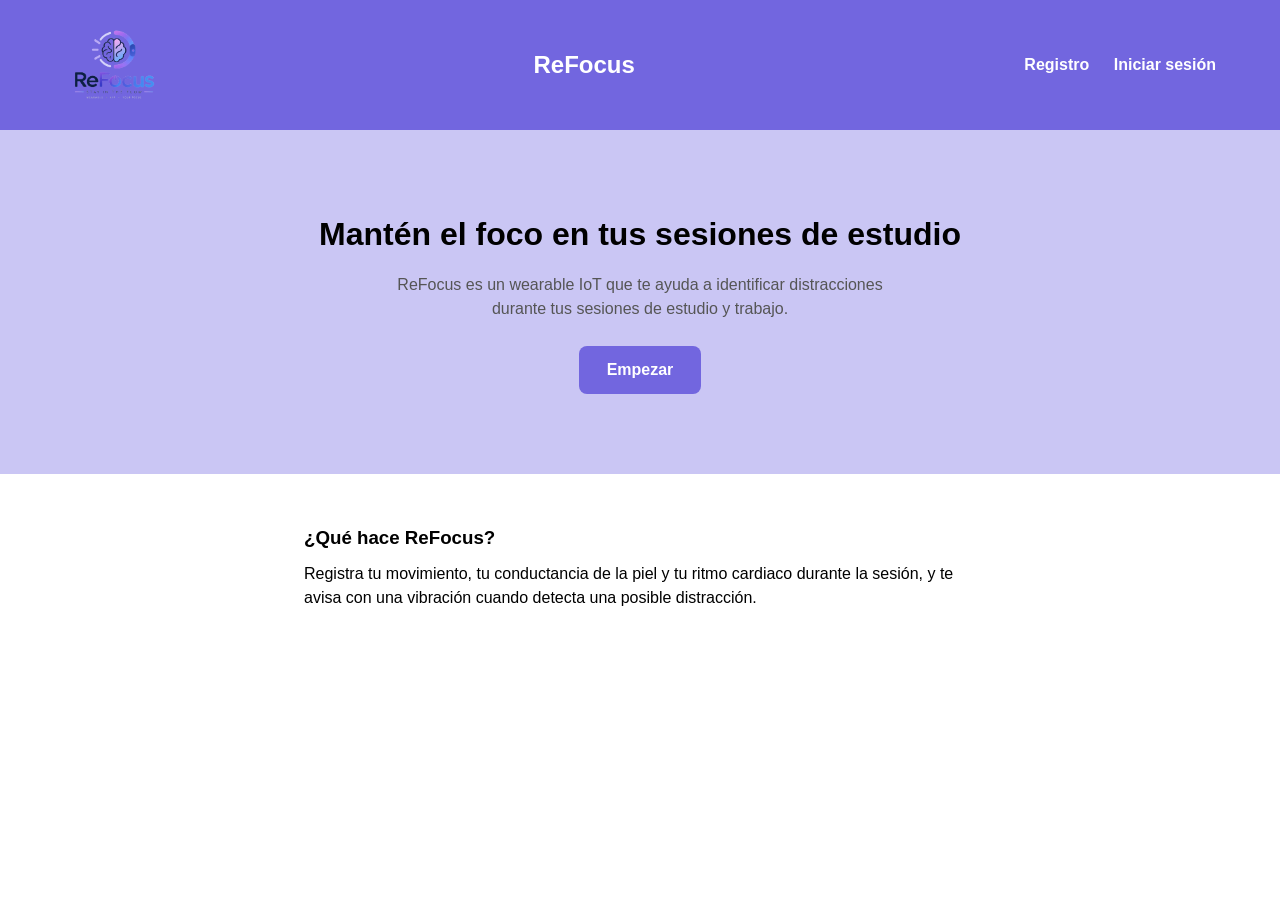
==== index.html @ 1e50f32a "11" ====
<!DOCTYPE html>
<html>
    <head>
        <meta charset="UTF-8">
        <title> ReFocus </title>
        <link rel="stylesheet" href="style.css">
    </head>
    <body>
      <header>
        <img src="imagenes/logo.png" class="logo">
    <h1>ReFocus</h1>
    <nav>
      <a href="registro.html">Registro</a>
      <a href="login.html">Iniciar sesión</a>
    </nav>
     </header>
     
     <div class="principal">
    <h2>Mantén el foco en tus sesiones de estudio</h2>
    <p>ReFocus es un wearable IoT que te ayuda a identificar distracciones durante tus sesiones de estudio y trabajo.</p>
    <a class="btn" href="registro.html">Empezar</a>
     </div>
 
     <div class="info">
    <h3>¿Qué hace ReFocus?</h3>
    <p>Registra tu movimiento, tu conductancia de la piel y tu ritmo cardiaco durante la sesión, y te avisa con una vibración cuando detecta una posible distracción.</p>
     </div>


 
</body>
</html>
---- style.css ----
* { margin: 0; padding: 0; box-sizing: border-box; }
    body {
      font-family: sans-serif;
      color: #000000;
      line-height: 1.5;
    }
    header {
      background: #7266df;
      color: white;
      padding: 15px 5%;
      display: flex;
      justify-content: space-between;
      align-items: center;
    }
    header h1 { font-size: 1.5rem; }
    nav a {
      color: white;
      text-decoration: none;
      margin-left: 20px;
      font-weight: bold;
    }
    .logo {
      height: 100px;
    }
    .principal {
      text-align: center;
      padding: 80px 5%;
      background: #cac6f4;
    }
    .principal h2 { 
        font-size: 2rem; 
      margin-bottom: 15px; 
    }
    .principal p { 
        max-width: 500px; 
        margin: 0 auto 25px; 
        color: #555; 
    }
    .btn {
      display: inline-block;
      background: #7266df;
      color: white;
      padding: 12px 28px;
      border-radius: 8px;
      text-decoration: none;
      font-weight: bold;
    }
    .info {
      padding: 50px 5%;
      max-width: 800px;
      margin: 0 auto;
    }
    .info h3 { 
        margin-bottom: 10px; 
    }
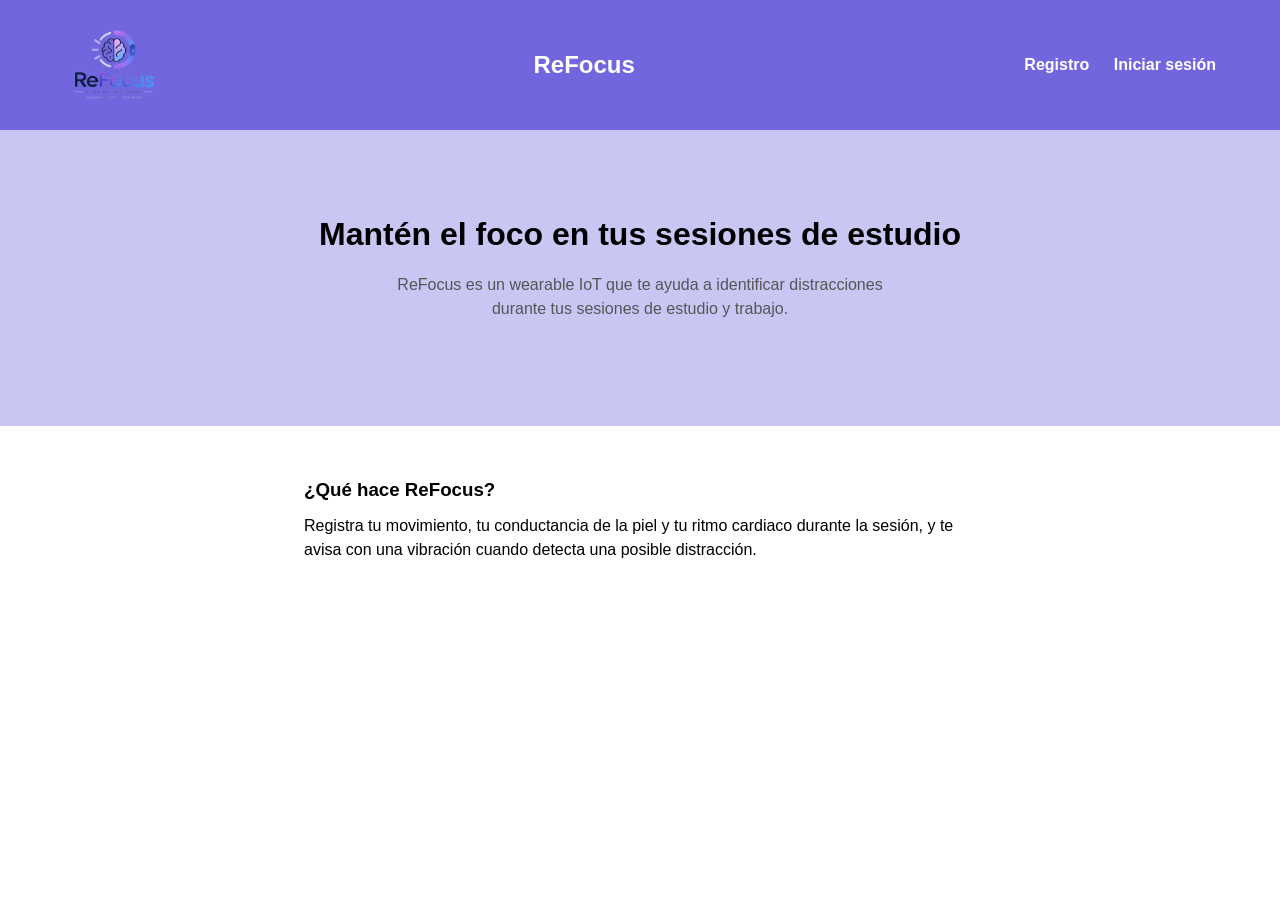
==== commit d3259870: "quitar" ====
--- a/index.html
+++ b/index.html
@@ -18,7 +18,6 @@
      <div class="principal">
     <h2>Mantén el foco en tus sesiones de estudio</h2>
     <p>ReFocus es un wearable IoT que te ayuda a identificar distracciones durante tus sesiones de estudio y trabajo.</p>
-    <a class="btn" href="registro.html">Empezar</a>
      </div>
  
      <div class="info">
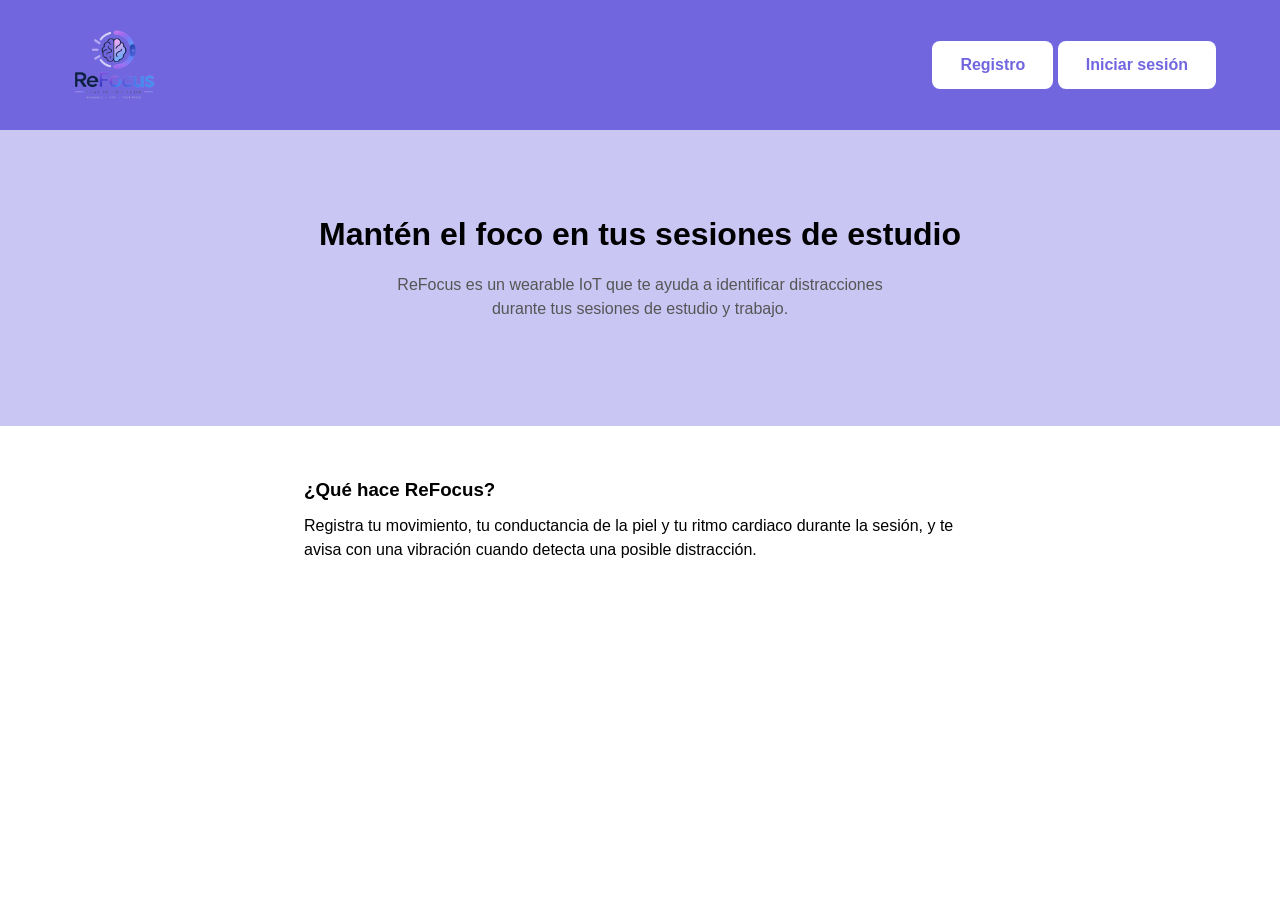
==== commit 13544578: "si" ====
--- a/index.html
+++ b/index.html
@@ -8,7 +8,6 @@
     <body>
       <header>
         <img src="imagenes/logo.png" class="logo">
-    <h1>ReFocus</h1>
     <nav>
       <a href="registro.html">Registro</a>
       <a href="login.html">Iniciar sesión</a>
--- a/style.css
+++ b/style.css
@@ -15,9 +15,13 @@
     }
     header h1 { font-size: 1.5rem; }
     nav a {
-      color: white;
+     
+     display: inline-block;
+      background: white;
+      color: #7266df;
+      padding: 12px 28px;
+      border-radius: 8px;
       text-decoration: none;
-      margin-left: 20px;
       font-weight: bold;
     }
     .logo {
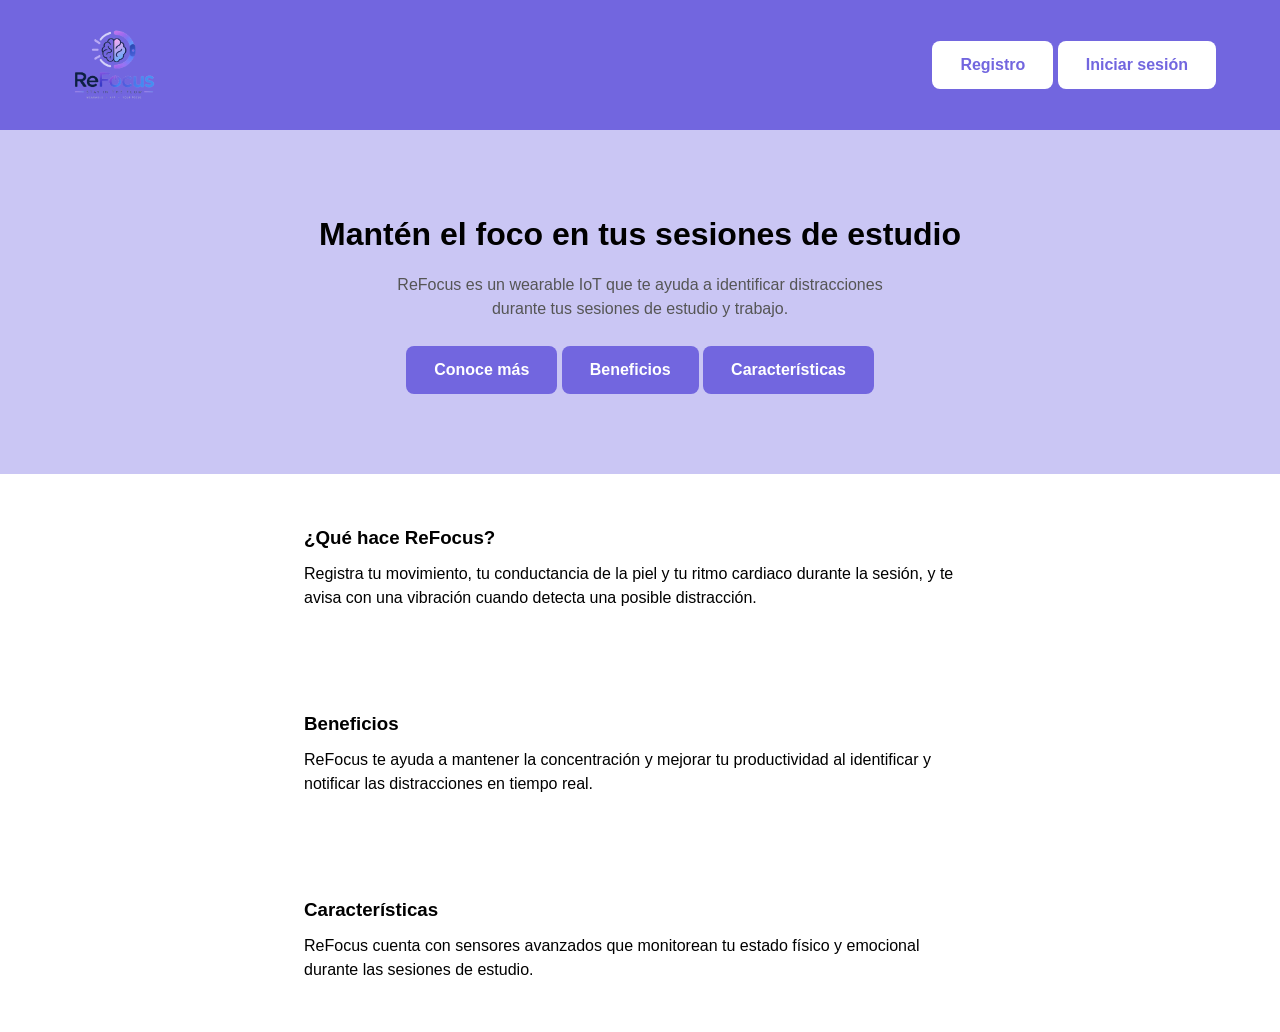
==== commit 1c687cc9: "botones" ====
--- a/index.html
+++ b/index.html
@@ -17,13 +17,25 @@
      <div class="principal">
     <h2>Mantén el foco en tus sesiones de estudio</h2>
     <p>ReFocus es un wearable IoT que te ayuda a identificar distracciones durante tus sesiones de estudio y trabajo.</p>
+    <a class="boton" href="#info">Conoce más</a>
+    <a class="boton" href="#Bene">Beneficios</a>
+    <a class="boton" href="#Carac">Características</a>
      </div>
  
-     <div class="info">
+     <div id="info" class="info">
     <h3>¿Qué hace ReFocus?</h3>
     <p>Registra tu movimiento, tu conductancia de la piel y tu ritmo cardiaco durante la sesión, y te avisa con una vibración cuando detecta una posible distracción.</p>
      </div>
 
+     <div id="Bene" class="info">
+    <h3>Beneficios</h3>
+    <p>ReFocus te ayuda a mantener la concentración y mejorar tu productividad al identificar y notificar las distracciones en tiempo real.</p>
+     </div>
+
+     <div id="Carac" class="info">
+    <h3>Características</h3>
+    <p>ReFocus cuenta con sensores avanzados que monitorean tu estado físico y emocional durante las sesiones de estudio.</p>
+     </div>
 
  
 </body>
--- a/style.css
+++ b/style.css
@@ -15,8 +15,7 @@
     }
     header h1 { font-size: 1.5rem; }
     nav a {
-     
-     display: inline-block;
+      display: inline-block;
       background: white;
       color: #7266df;
       padding: 12px 28px;
@@ -41,7 +40,15 @@
         margin: 0 auto 25px; 
         color: #555; 
     }
-    .btn {
+    .info {
+      padding: 50px 5%;
+      max-width: 800px;
+      margin: 0 auto;
+    }
+    .info h3 { 
+        margin-bottom: 10px; 
+    }
+    .boton {
       display: inline-block;
       background: #7266df;
       color: white;
@@ -50,12 +57,4 @@
       text-decoration: none;
       font-weight: bold;
     }
-    .info {
-      padding: 50px 5%;
-      max-width: 800px;
-      margin: 0 auto;
-    }
-    .info h3 { 
-        margin-bottom: 10px; 
-    }
  
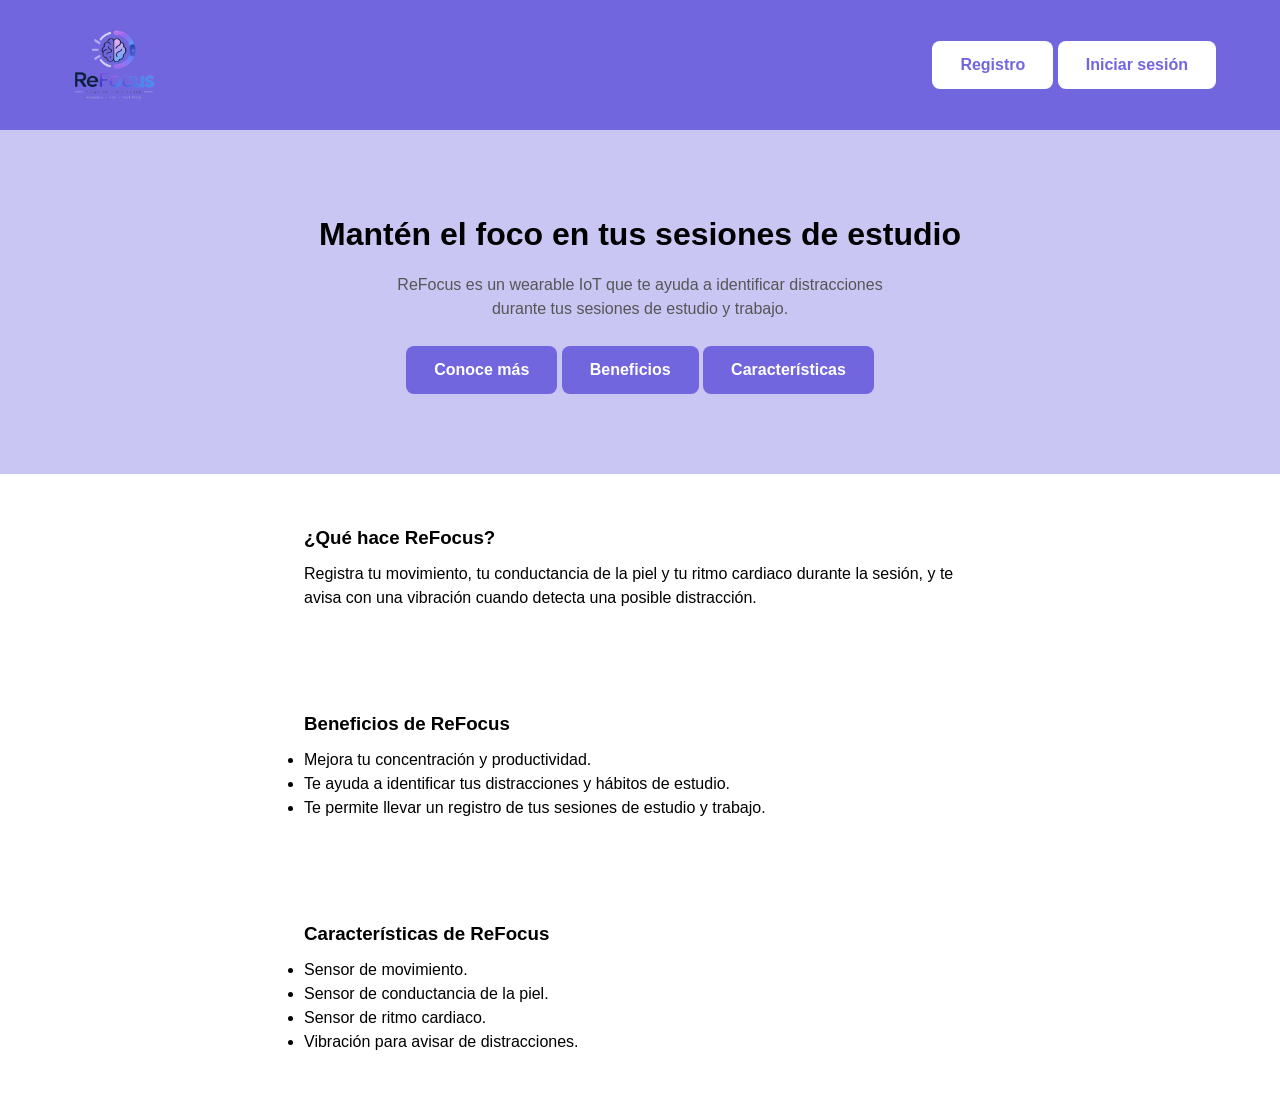
==== commit fe0eb3e3: "abajo" ====
--- a/index.html
+++ b/index.html
@@ -27,15 +27,26 @@
     <p>Registra tu movimiento, tu conductancia de la piel y tu ritmo cardiaco durante la sesión, y te avisa con una vibración cuando detecta una posible distracción.</p>
      </div>
 
-     <div id="Bene" class="info">
-    <h3>Beneficios</h3>
-    <p>ReFocus te ayuda a mantener la concentración y mejorar tu productividad al identificar y notificar las distracciones en tiempo real.</p>
+        <div id="Bene" class="info">   
+    <h3>Beneficios de ReFocus</h3>
+    <ul>
+      <li>Mejora tu concentración y productividad.</li>
+      <li>Te ayuda a identificar tus distracciones y hábitos de estudio.</li>
+      <li>Te permite llevar un registro de tus sesiones de estudio y trabajo.</li>
+    </ul>
      </div>
+     
+     
+        <div id="Carac" class="info">
+    <h3>Características de ReFocus</h3>
+    <ul>
+      <li>Sensor de movimiento.</li>
+      <li>Sensor de conductancia de la piel.</li>
+      <li>Sensor de ritmo cardiaco.</li>
+      <li>Vibración para avisar de distracciones.</li>
+    </ul>
+        </div>  
 
-     <div id="Carac" class="info">
-    <h3>Características</h3>
-    <p>ReFocus cuenta con sensores avanzados que monitorean tu estado físico y emocional durante las sesiones de estudio.</p>
-     </div>
 
  
 </body>
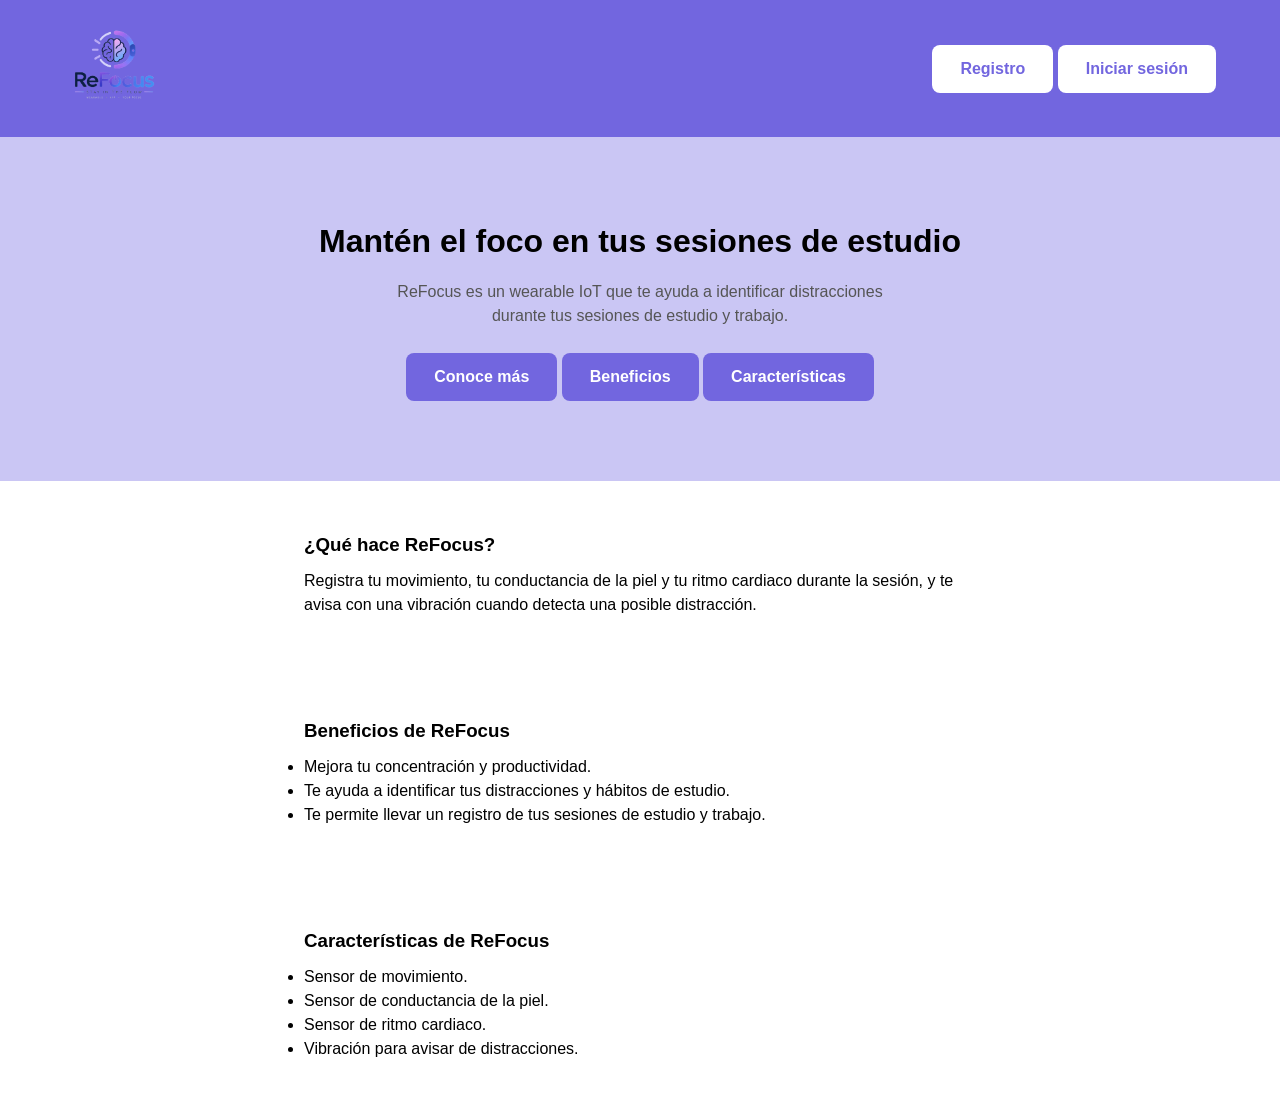
==== commit 31b649cf: "bot" ====
--- a/index.html
+++ b/index.html
@@ -7,7 +7,9 @@
     </head>
     <body>
       <header>
-        <img src="imagenes/logo.png" class="logo">
+         <a href="index.html">
+    <img src="imagenes/logo.png" class="logo">
+  </a>
     <nav>
       <a href="registro.html">Registro</a>
       <a href="login.html">Iniciar sesión</a>
--- a/style.css
+++ b/style.css
@@ -4,6 +4,7 @@
       font-family: sans-serif;
       color: #000000;
       line-height: 1.5;
+      scroll-behavior: smooth;
     }
     header {
       background: #7266df;
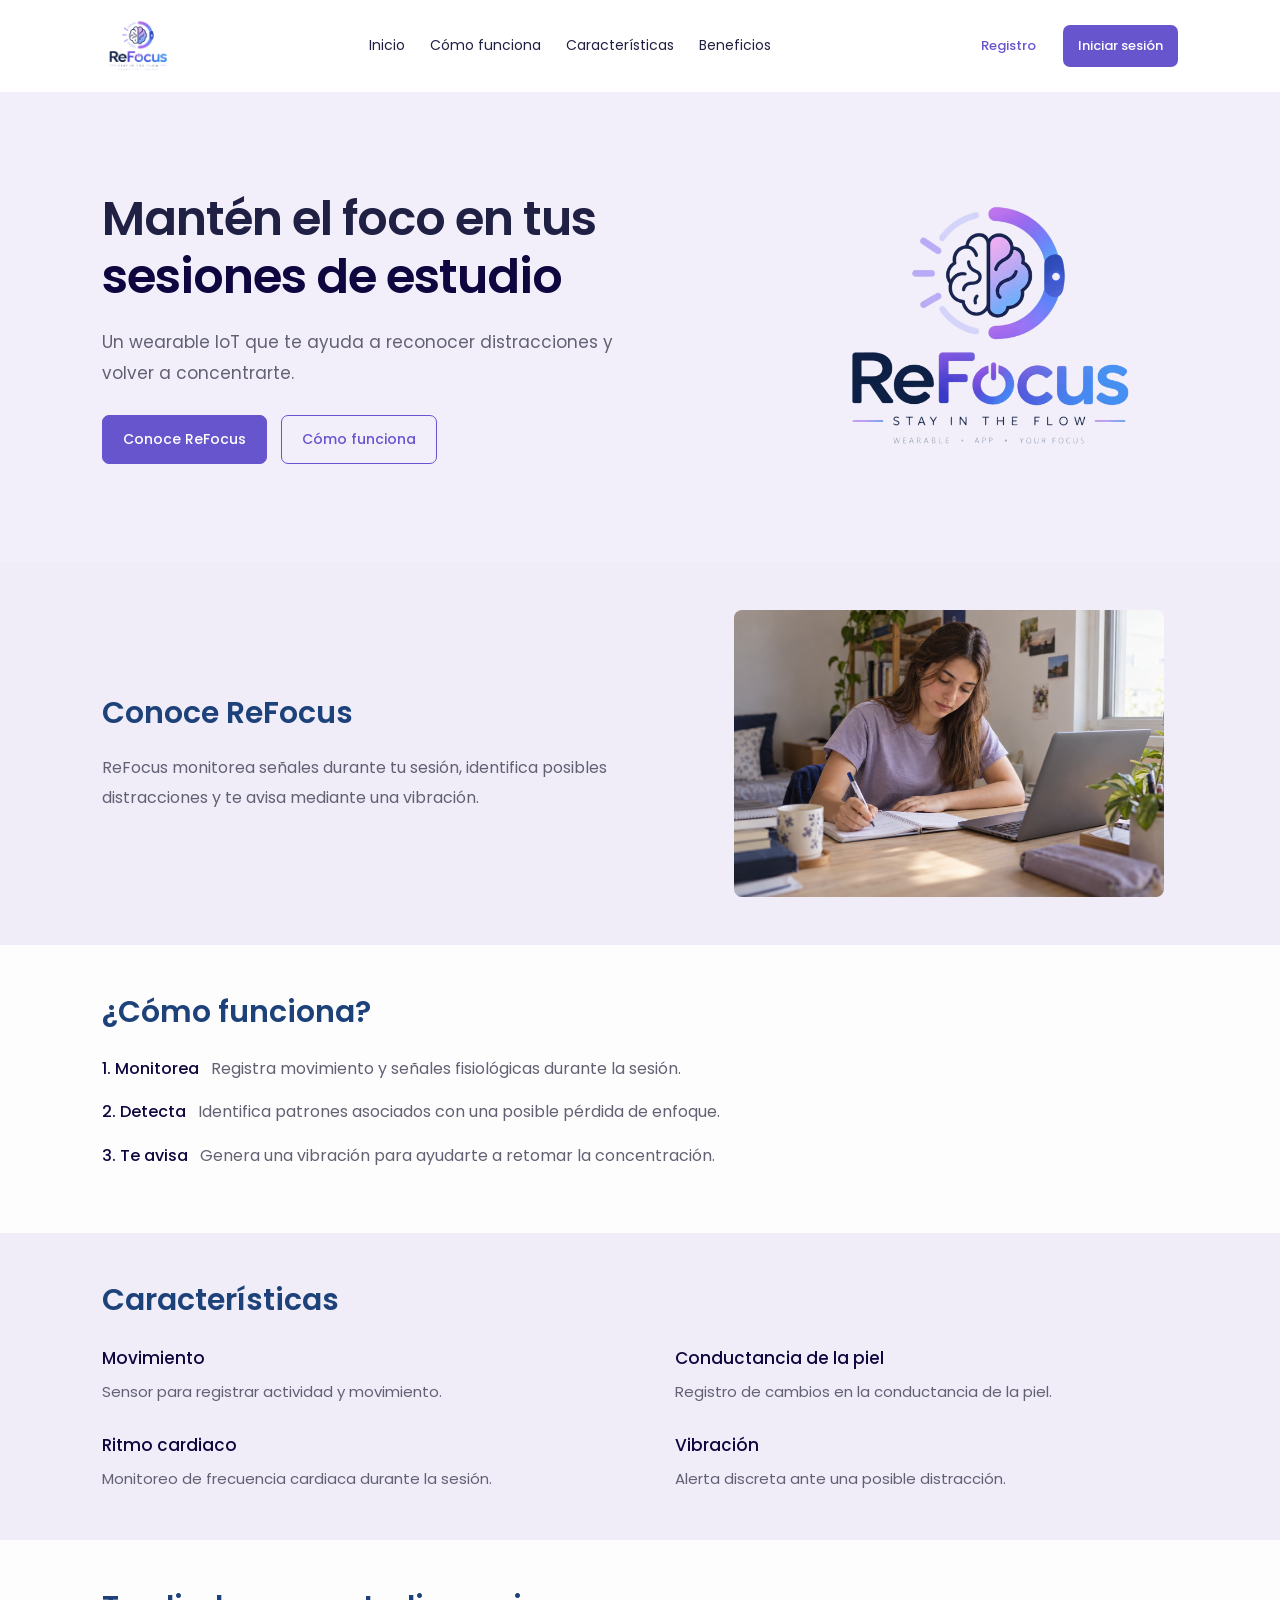
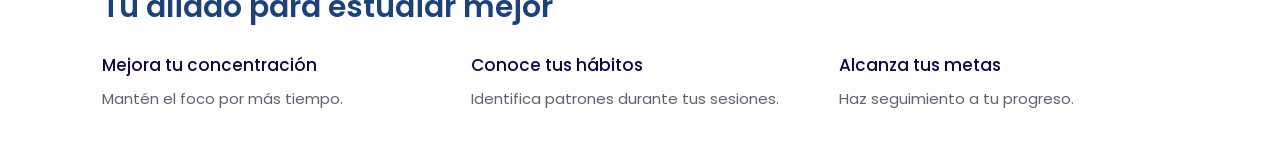
==== commit ff614565: "perritooooo" ====
--- a/index.html
+++ b/index.html
@@ -1,55 +1,216 @@
 <!DOCTYPE html>
-<html>
-    <head>
-        <meta charset="UTF-8">
-        <title> ReFocus </title>
-        <link rel="stylesheet" href="style.css">
-    </head>
-    <body>
-      <header>
-         <a href="index.html">
-    <img src="imagenes/logo.png" class="logo">
-  </a>
-    <nav>
-      <a href="registro.html">Registro</a>
-      <a href="login.html">Iniciar sesión</a>
+<html lang="es">
+
+
+<!--HEAD -->
+
+<head>
+  <meta charset="UTF-8">
+
+  <meta name="viewport" content="width=device-width, initial-scale=1.0">
+
+  <title>ReFocus</title>
+
+  <link rel="stylesheet" href="style.css">
+</head>
+
+
+<!--BODY -->
+
+<body>
+
+  <!--HEADER -->
+  <header>
+    <a href="index.html">
+      <img src="imagenes/logo.png" class="logo" alt="Logo ReFocus">
+    </a>
+
+
+    <nav class="menu">
+      <a href="index.html">Inicio</a>
+      <a href="#funciona">Cómo funciona</a>
+      <a href="#caracteristicas">Características</a>
+      <a href="#beneficios">Beneficios</a>
     </nav>
-     </header>
-     
-     <div class="principal">
-    <h2>Mantén el foco en tus sesiones de estudio</h2>
-    <p>ReFocus es un wearable IoT que te ayuda a identificar distracciones durante tus sesiones de estudio y trabajo.</p>
-    <a class="boton" href="#info">Conoce más</a>
-    <a class="boton" href="#Bene">Beneficios</a>
-    <a class="boton" href="#Carac">Características</a>
-     </div>
- 
-     <div id="info" class="info">
-    <h3>¿Qué hace ReFocus?</h3>
-    <p>Registra tu movimiento, tu conductancia de la piel y tu ritmo cardiaco durante la sesión, y te avisa con una vibración cuando detecta una posible distracción.</p>
-     </div>
-
-        <div id="Bene" class="info">   
-    <h3>Beneficios de ReFocus</h3>
-    <ul>
-      <li>Mejora tu concentración y productividad.</li>
-      <li>Te ayuda a identificar tus distracciones y hábitos de estudio.</li>
-      <li>Te permite llevar un registro de tus sesiones de estudio y trabajo.</li>
-    </ul>
-     </div>
-     
-     
-        <div id="Carac" class="info">
-    <h3>Características de ReFocus</h3>
-    <ul>
-      <li>Sensor de movimiento.</li>
-      <li>Sensor de conductancia de la piel.</li>
-      <li>Sensor de ritmo cardiaco.</li>
-      <li>Vibración para avisar de distracciones.</li>
-    </ul>
-        </div>  
-
-
- 
+
+    <div class="cuenta">
+      <a href="registro.html" class="registro">Registro</a>
+      <a href="login.html" class="login">Iniciar sesión</a>
+    </div>
+
+
+  </header>
+
+  <main>
+
+    <!-- INICIO / HERO -->
+    <section class="principal">
+
+      <div class="principal-texto">
+
+        <p class="etiqueta">
+          TU CONCENTRACIÓN, NUESTRO PROPÓSITO
+        </p>
+
+        <h1>
+          Mantén el foco en tus
+          <span>sesiones de estudio</span>
+        </h1>
+
+        <p class="descripcion">
+          Un wearable IoT que te ayuda a reconocer distracciones
+          y volver a concentrarte.
+        </p>
+
+        <div class="botones-principal">
+
+          <a class="boton boton-principal" href="#info">
+            Conoce ReFocus
+          </a>
+
+          <a class="boton boton-secundario" href="#funciona">
+            Cómo funciona
+          </a>
+
+        </div>
+
+      </div>
+
+
+      <div class="principal-imagen">
+
+        <img src="imagenes/logo.png" class="imagen-principal" alt="ReFocus">
+
+      </div>
+
+    </section>
+
+
+    <!-- ¿QUÉ HACE REFOCUS? -->
+    <section id="info" class="seccion">
+
+      <div class="info-texto">
+        <div class="titulo-seccion">
+          <h2>Conoce ReFocus</h2>
+        </div>
+
+        <p class="texto-seccion">
+          ReFocus monitorea señales durante tu sesión,
+          identifica posibles distracciones y te avisa
+          mediante una vibración.
+        </p>
+      </div>
+
+      <img src="imagenes/estudiante.png" class="foto-estudiante"
+        alt="Estudiante trabajando con su computador y cuaderno">
+
+    </section>
+
+    <!-- CÓMO FUNCIONA -->
+    <section id="funciona" class="seccion">
+
+      <div class="titulo-seccion">
+        <p class="etiqueta">PASO A PASO</p>
+        <h2>¿Cómo funciona?</h2>
+      </div>
+
+      <div class="pasos">
+
+        <div class="paso">
+          <h3>1. Monitorea</h3>
+          <p>
+            Registra movimiento y señales fisiológicas
+            durante la sesión.
+          </p>
+        </div>
+
+        <div class="paso">
+          <h3>2. Detecta</h3>
+          <p>
+            Identifica patrones asociados con una posible
+            pérdida de enfoque.
+          </p>
+        </div>
+
+        <div class="paso">
+          <h3>3. Te avisa</h3>
+          <p>
+            Genera una vibración para ayudarte a retomar
+            la concentración.
+          </p>
+        </div>
+
+      </div>
+
+    </section>
+
+
+    <!-- CARACTERÍSTICAS -->
+    <section id="caracteristicas" class="seccion">
+
+      <div class="titulo-seccion">
+        <p class="etiqueta">EL SISTEMA</p>
+        <h2>Características</h2>
+      </div>
+
+      <div class="caracteristicas">
+
+        <div class="caracteristica">
+          <h3>Movimiento</h3>
+          <p>Sensor para registrar actividad y movimiento.</p>
+        </div>
+
+        <div class="caracteristica">
+          <h3>Conductancia de la piel</h3>
+          <p>Registro de cambios en la conductancia de la piel.</p>
+        </div>
+
+        <div class="caracteristica">
+          <h3>Ritmo cardiaco</h3>
+          <p>Monitoreo de frecuencia cardiaca durante la sesión.</p>
+        </div>
+
+        <div class="caracteristica">
+          <h3>Vibración</h3>
+          <p>Alerta discreta ante una posible distracción.</p>
+        </div>
+
+      </div>
+
+    </section>
+
+
+    <!-- BENEFICIOS -->
+    <section id="beneficios" class="seccion">
+
+      <div class="titulo-seccion">
+        <p class="etiqueta">BENEFICIOS DE REFOCUS</p>
+        <h2>Tu aliado para estudiar mejor</h2>
+      </div>
+
+      <div class="beneficios">
+
+        <div class="beneficio">
+          <h3>Mejora tu concentración</h3>
+          <p>Mantén el foco por más tiempo.</p>
+        </div>
+
+        <div class="beneficio">
+          <h3>Conoce tus hábitos</h3>
+          <p>Identifica patrones durante tus sesiones.</p>
+        </div>
+
+        <div class="beneficio">
+          <h3>Alcanza tus metas</h3>
+          <p>Haz seguimiento a tu progreso.</p>
+        </div>
+
+      </div>
+
+    </section>
+
+  </main>
+
 </body>
+
 </html>
--- a/style.css
+++ b/style.css
@@ -1,61 +1,493 @@
-
-    * { margin: 0; padding: 0; box-sizing: border-box; }
-    body {
-      font-family: sans-serif;
-      color: #000000;
-      line-height: 1.5;
-      scroll-behavior: smooth;
-    }
-    header {
-      background: #7266df;
-      color: white;
-      padding: 15px 5%;
-      display: flex;
-      justify-content: space-between;
-      align-items: center;
-    }
-    header h1 { font-size: 1.5rem; }
-    nav a {
-      display: inline-block;
-      background: white;
-      color: #7266df;
-      padding: 12px 28px;
-      border-radius: 8px;
-      text-decoration: none;
-      font-weight: bold;
-    }
-    .logo {
-      height: 100px;
-    }
-    .principal {
-      text-align: center;
-      padding: 80px 5%;
-      background: #cac6f4;
-    }
-    .principal h2 { 
-        font-size: 2rem; 
-      margin-bottom: 15px; 
-    }
-    .principal p { 
-        max-width: 500px; 
-        margin: 0 auto 25px; 
-        color: #555; 
-    }
-    .info {
-      padding: 50px 5%;
-      max-width: 800px;
-      margin: 0 auto;
-    }
-    .info h3 { 
-        margin-bottom: 10px; 
-    }
-    .boton {
-      display: inline-block;
-      background: #7266df;
-      color: white;
-      padding: 12px 28px;
-      border-radius: 8px;
-      text-decoration: none;
-      font-weight: bold;
-    }
- 
+@import url('https://fonts.googleapis.com/css2?family=Poppins:wght@400;500;600;700&display=swap');
+
+/* Estilos generales: fuente, colores y espacios. */
+* {
+  margin: 0;
+  padding: 0;
+  box-sizing: border-box;
+}
+
+body {
+  font-family: 'Poppins', Arial, sans-serif;
+  color: #202044;
+  background: #fff;
+  line-height: 1.65;
+}
+
+a {
+
+  color: inherit;
+
+}
+img {
+  max-width: 100%;
+  height: auto;
+}
+a:focus {
+  outline: 2px solid #6755ce;
+  outline-offset: 5px;
+}
+
+/* Flex coloca el logo, el menú y los botones en una fila. */
+header {
+  display: flex;
+  align-items: center;
+  justify-content: space-between;
+  gap: 24px;
+  padding: 10px 8%;
+  background: #fff;
+}
+
+.logo {
+  display: block;
+  height: 72px;
+  width: auto;
+}
+
+.menu, .cuenta {
+  display: flex;
+  align-items: center;
+  flex-wrap: wrap;
+}
+.menu {
+  gap: 25px;
+}
+.cuenta {
+  gap: 12px;
+}
+.menu a, .cuenta a {
+  text-decoration: none;
+}
+.menu a {
+  font-size: 14px;
+  font-weight: 400;
+}
+.menu a:hover {
+  color: #6755ce;
+}
+.cuenta a {
+  padding: 10px 15px;
+  border-radius: 7px;
+  font-size: 13px;
+  font-weight: 500;
+}
+.registro {
+  color: #6755ce;
+}
+.registro:hover {
+  text-decoration: underline;
+}
+.login {
+  color: #fff;
+  background: #6755ce;
+}
+.login:hover {
+  background: #5745b7;
+}
+
+/* Portada: texto y el logo existente */
+.principal {
+  display: flex;
+  align-items: center;
+  justify-content: space-between;
+  gap: 48px;
+  padding: 60px 8%;
+  background: #f2effb;
+}
+.principal-texto {
+  width: 60%;
+}
+/* Oculta los textos pequeños que estaban encima de los títulos. */
+.etiqueta {
+  display: none;
+}
+.principal h1 {
+  color: #202044;
+  font-size: 48px;
+  font-weight: 600;
+  line-height: 1.2;
+  letter-spacing: -1px;
+  margin-bottom: 22px;
+}
+.principal h1 span {
+  display: block;
+  color: inherit;
+}
+.descripcion {
+  max-width: 540px;
+  margin-bottom: 26px;
+  color: #626174;
+  font-size: 17px;
+  line-height: 1.8;
+}
+.botones-principal {
+  display: flex;
+  flex-wrap: wrap;
+  gap: 14px;
+}
+.boton {
+  display: inline-block;
+  padding: 12px 20px;
+  border: 1px solid #6755ce;
+  border-radius: 7px;
+  text-decoration: none;
+  font-size: 14px;
+  font-weight: 500;
+}
+.boton-principal {
+  background: #6755ce;
+  color: #fff;
+}
+.boton-principal:hover {
+  background: #5745b7;
+}
+.boton-secundario {
+  background: transparent;
+  color: #6755ce;
+}
+.boton-secundario:hover {
+  background: #fff;
+}
+.principal-imagen {
+  width: 35%;
+  display: flex;
+  justify-content: center;
+  align-items: center;
+}
+.imagen-principal {
+  display: block;
+  width: 350px;
+  max-width: 100%;
+  height: auto;
+}
+
+/* Secciones: fondos planos y texto */
+.seccion {
+  padding: 48px 8%;
+  background: #fff;
+}
+
+.titulo-seccion {
+
+  margin-bottom: 20px;
+
+}
+.titulo-seccion h2 {
+  font-size: 30px;
+  font-weight: 600;
+  line-height: 1.3;
+  color: #202044;
+}
+.texto-seccion {
+  max-width: 860px;
+  color: #626174;
+  font-size: 16px;
+  line-height: 1.85;
+}
+
+/* Cómo funciona: lectura continua, sin tarjetas */
+.pasos {
+  display: block;
+  max-width: 900px;
+  margin-top: 22px;
+}
+.paso {
+  margin-bottom: 14px;
+}
+
+.paso h3, .paso p {
+
+  display: inline;
+
+  font-size: 16px;
+
+}
+.paso h3 {
+  color: #202044;
+  font-weight: 500;
+  margin-right: 8px;
+}
+.paso p {
+  color: #626174;
+  line-height: 1.85;
+}
+
+/* Grid divide este espacio en dos columnas iguales. */
+.caracteristicas {
+  display: grid;
+  grid-template-columns: 1fr 1fr;
+  gap: 26px 70px;
+  margin-top: 24px;
+}
+.caracteristica h3, .beneficio h3 {
+  color: #202044;
+  font-size: 17px;
+  font-weight: 500;
+  margin-bottom: 6px;
+}
+.caracteristica p, .beneficio p {
+  color: #626174;
+  font-size: 15px;
+  line-height: 1.8;
+}
+
+/* Tres columnas de texto, sin cajas. */
+.beneficios {
+  display: grid;
+  grid-template-columns: 1fr 1fr 1fr;
+  gap: 30px;
+  margin-top: 24px;
+}
+.beneficio {
+  text-align: left;
+}
+
+/* Estos cambios se aplican cuando la pantalla mide 1050px o menos. */
+@media (max-width: 1050px) {
+  header {
+    flex-wrap: wrap;
+    gap: 12px 24px;
+  }
+  .menu {
+    order: 3;
+    width: 100%;
+    justify-content: center;
+    gap: 12px 24px;
+    padding-bottom: 8px;
+  }
+  .principal {
+    gap: 28px;
+    padding: 48px 7%;
+  }
+
+  .principal h1 {
+
+    font-size: 36px;
+
+  }
+  .seccion {
+    padding: 40px 7%;
+  }
+  .caracteristicas {
+    column-gap: 36px;
+  }
+}
+
+/* En celular, el contenido se coloca en una sola columna. */
+@media (max-width: 650px) {
+  header {
+    padding: 10px 6%;
+  }
+  .logo {
+    height: 60px;
+  }
+  .cuenta {
+    gap: 4px;
+  }
+  .cuenta a {
+    padding: 9px 10px;
+    font-size: 12px;
+  }
+  .menu {
+    gap: 10px 18px;
+  }
+  .menu a {
+    font-size: 12px;
+  }
+  .principal {
+    flex-direction: column;
+    padding: 36px 6%;
+    gap: 20px;
+  }
+  .principal-texto {
+    width: 100%;
+  }
+  .principal h1 {
+    font-size: 32px;
+    letter-spacing: -0.6px;
+  }
+  .descripcion {
+    font-size: 16px;
+  }
+  .boton {
+    padding: 11px 15px;
+    font-size: 13px;
+  }
+  .principal-imagen {
+    width: 220px;
+  }
+  .seccion {
+    padding: 34px 6%;
+  }
+  .titulo-seccion h2 {
+    font-size: 26px;
+  }
+  .caracteristicas, .beneficios {
+    grid-template-columns: 1fr;
+    gap: 22px;
+
+
+  }
+}
+
+  /* Segunda línea del título principal */
+.principal h1 span {
+  color: #0e063e;
+}
+
+/* Títulos de características y beneficios */
+.caracteristica h3,
+.beneficio h3 {
+  color: #0e063e;
+}
+/* Títulos en azul oscuro */
+.titulo-seccion h2 {
+  color: #1D427A;
+}
+
+.paso h3 {
+  color: #0e063e;
+}
+
+/* Texto a la izquierda e imagen a la derecha */
+#info {
+  display: flex;
+  align-items: center;
+  gap: 40px;
+}
+
+.info-texto {
+  width: 55%;
+}
+
+.foto-estudiante {
+  width: 40%;
+  height: auto;
+  border-radius: 8px;
+}
+
+/* En celular, la imagen queda debajo del texto */
+@media (max-width: 650px) {
+  #info {
+    flex-direction: column;
+  }
+
+  .info-texto {
+    width: 100%;
+  }
+
+  .foto-estudiante {
+    width: 100%;
+  }
+}
+
+/* Secciones con fondo lila suave */
+#info,
+#caracteristicas {
+  background-color: #f0edf9;
+}
+
+/* Secciones con fondo blanco */
+#funciona,
+#beneficios {
+  background-color: #fefdfe;
+}
+
+ /* Enlace para regresar */
+.volver-inicio {
+  color: #6755ce;
+  text-decoration: none;
+  font-size: 14px;
+}
+
+/* Foto de fondo */
+.fondo-login {
+  background-image: url("imagenes/estudiante.png");
+  background-size: cover;
+  background-position: center;
+}
+
+/* Fondo lila transparente y formulario centrado */
+.capa-login {
+  background-color: rgba(240, 234, 252, 0.65);
+  min-height: 85vh;
+  padding: 40px 20px;
+
+  display: flex;
+  justify-content: center;
+  align-items: center;
+}
+
+/* Cuadro blanco */
+.caja-login {
+  background-color: white;
+  width: 400px;
+  max-width: 100%;
+  padding: 30px;
+  border: 1px solid #ddd5ef;
+  border-radius: 8px;
+}
+
+.caja-login h1 {
+  color: #1d427a;
+  font-size: 26px;
+  font-weight: 600;
+  text-align: center;
+  margin-bottom: 26px;
+}
+
+/* Nombre de cada campo */
+.caja-login label {
+  display: block;
+  color: #1d427a;
+  font-size: 14px;
+  margin-bottom: 8px;
+}
+
+/* Espacios para escribir */
+.caja-login input {
+  display: block;
+  width: 100%;
+  padding: 12px;
+  margin-bottom: 22px;
+  border: 1px solid #ccc5df;
+  border-radius: 5px;
+  font-family: inherit;
+  font-size: 14px;
+  color: #202044;
+}
+
+/* Resalta el campo al seleccionarlo */
+.caja-login input:focus {
+  outline: 2px solid #6755ce;
+  outline-offset: 2px;
+}
+
+/* Botón morado */
+.caja-login button {
+  width: 100%;
+  padding: 12px;
+  background-color: #6755ce;
+  color: white;
+  border: none;
+  border-radius: 5px;
+  font-family: inherit;
+  font-size: 15px;
+  cursor: pointer;
+}
+
+.caja-login button:hover {
+  background-color: #5745b7;
+}
+
+/* Enlace al registro */
+.caja-login p {
+  margin-top: 24px;
+  text-align: center;
+  font-size: 13px;
+}
+
+.caja-login p a {
+  color: #6755ce;
+  text-decoration: none;
+}
